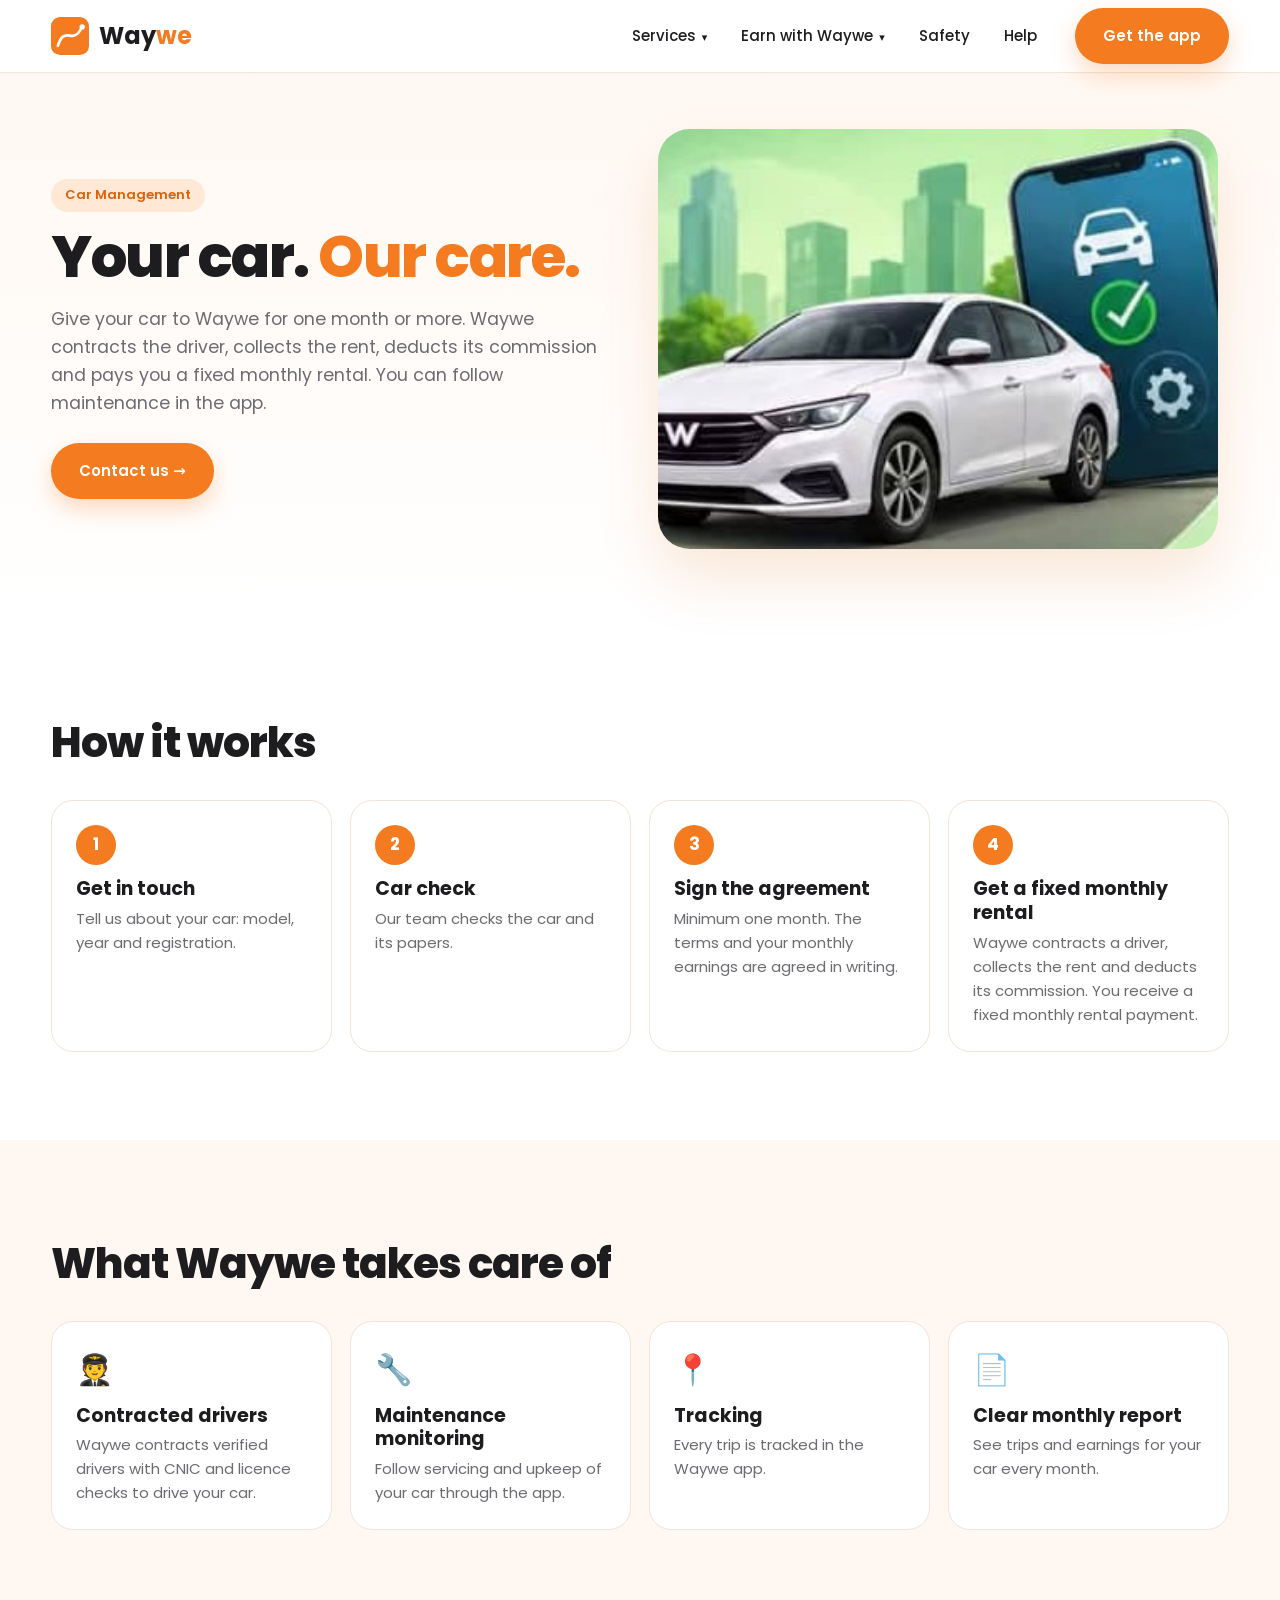
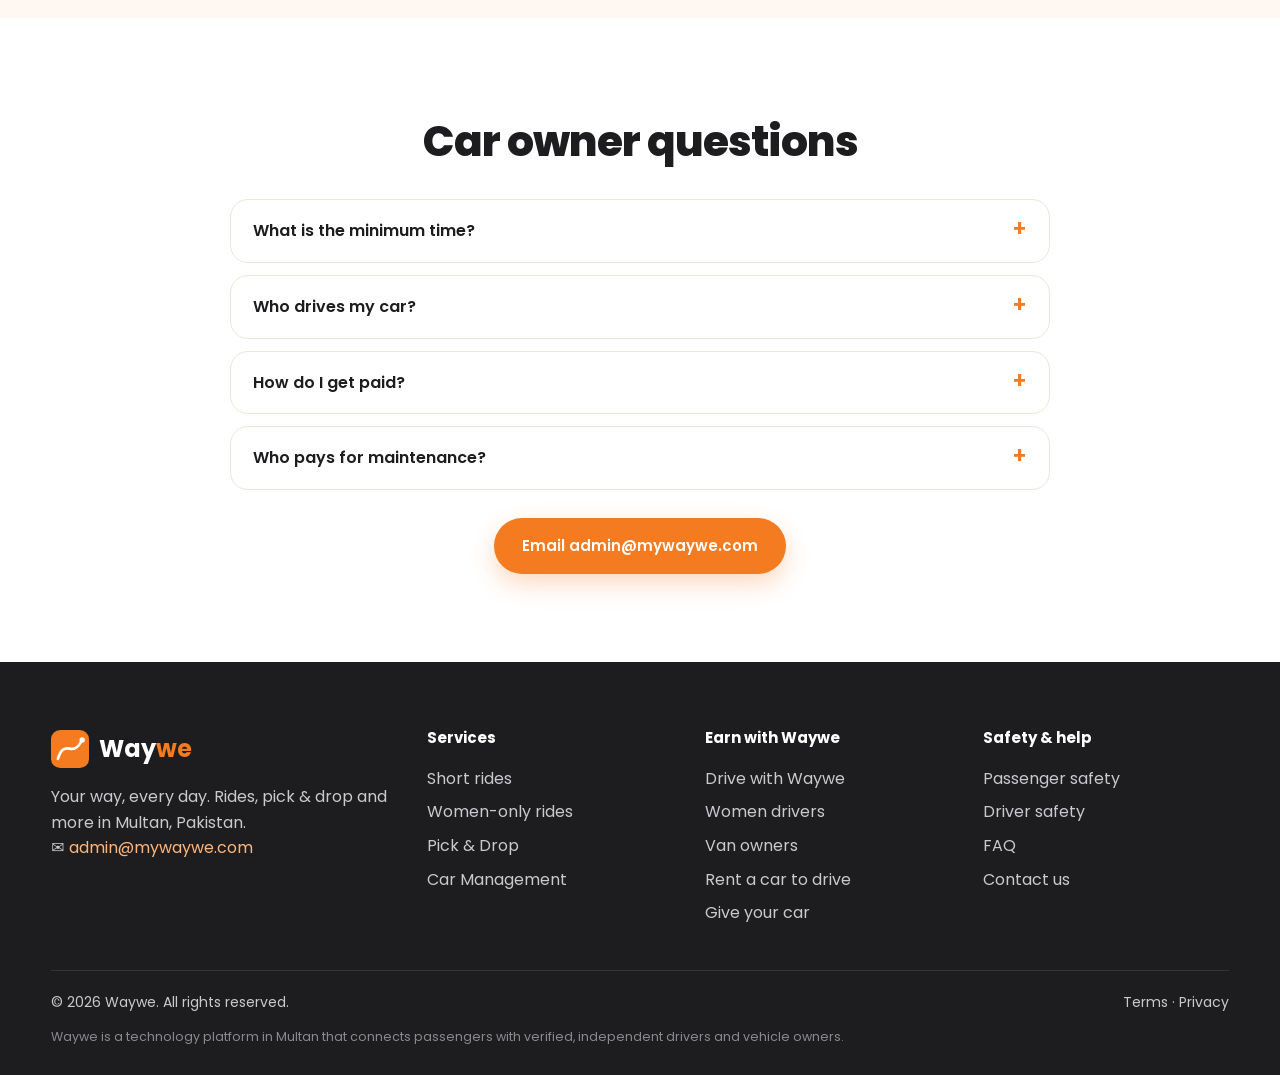
==== car-owners/index.html @ 15d9023b "Service cards built in code (sharp text and icons) in the reference style Co-Authored-By: Claude Opu" ====
<!DOCTYPE html>
<html lang="en">
<head>
<meta charset="UTF-8">
<meta name="viewport" content="width=device-width, initial-scale=1.0">
<title>Give your car to Waywe | Monthly earnings for car owners in Multan</title>
<meta name="description" content="Car owners in Multan can give their car to Waywe for one month or more. Waywe provides a registered driver, manages maintenance and pays monthly.">
<link rel="canonical" href="https://mywaywe.com/car-owners/">
<meta property="og:url" content="https://mywaywe.com/car-owners/">
<meta property="og:title" content="Give your car to Waywe | Monthly earnings for car owners in Multan">
<meta property="og:description" content="Car owners in Multan can give their car to Waywe for one month or more. Waywe provides a registered driver, manages maintenance and pays monthly.">
<meta property="og:image" content="https://mywaywe.com/img/rides.svg">
<link rel="icon" href="data:image/svg+xml,%3Csvg xmlns='http://www.w3.org/2000/svg' viewBox='0 0 100 100'%3E%3Crect width='100' height='100' rx='24' fill='%23F47B20'/%3E%3Cpath d='M18 76 C26 50 36 46 50 49 C62 52 70 48 80 30' stroke='%23fff' stroke-width='7' fill='none' stroke-linecap='round'/%3E%3Ccircle cx='82' cy='26' r='7' fill='%23fff'/%3E%3C/svg%3E">
<link rel="preconnect" href="https://fonts.googleapis.com">
<link href="https://fonts.googleapis.com/css2?family=Poppins:wght@400;500;600;700;800&display=swap" rel="stylesheet">
<link rel="stylesheet" href="/css/site.css?v=9">
</head>
<body>
<header class="top">
 <div class="wrap nav">
  <a href="/" class="brand" aria-label="Waywe home"><svg width="38" height="38" viewBox="0 0 100 100" aria-hidden="true"><rect width="100" height="100" rx="24" fill="#F47B20"/><path d="M18 76 C26 50 36 46 50 49 C62 52 70 48 80 30" stroke="#fff" stroke-width="7" fill="none" stroke-linecap="round"/><circle cx="82" cy="26" r="7" fill="#fff"/></svg><b>Way<span>we</span></b></a>
  <nav class="menu" id="menu" aria-label="Main">
   <div class="dd"><button class="dd-btn" aria-expanded="false">Services <i>▾</i></button>
    <div class="dd-list">
     <a href="/rides/"><b>Short Rides</b><span>General &amp; women-only rides</span></a>
     <a href="/pick-drop/"><b>Pick &amp; Drop</b><span>School, college &amp; office, monthly</span></a>
     <a href="/car-owners/"><b>Car Management</b><span>Your car. Our care.</span></a>
    </div></div>
   <div class="dd"><button class="dd-btn" aria-expanded="false">Earn with Waywe <i>▾</i></button>
    <div class="dd-list">
     <a href="/drive/"><b>Drive with Waywe</b><span>Bike, rickshaw, car or van</span></a>
     <a href="/drive/#women"><b>Women drivers</b><span>Earn by driving women passengers</span></a>
     <a href="/rent-a-car/"><b>Rent a car to drive</b><span>No car? Rent one from Waywe</span></a>
     <a href="/car-owners/"><b>Car owners</b><span>Monthly earnings from your car</span></a>
    </div></div>
   <a href="/safety/">Safety</a>
   <a href="/#faq">Help</a>
  </nav>
  <a href="#get-app" class="btn btn-o nav-cta">Get the app</a>
  <button class="burger" aria-label="Open menu" aria-controls="menu" aria-expanded="false">☰</button>
 </div>
</header>
<section class="p-hero">
 <div class="wrap p-hero-grid">
  <div>
   <span class="tag">Car Management</span>
   <h1>Your car. <mark>Our care.</mark></h1>
   <p class="lead">Give your car to Waywe for one month or more. Waywe contracts the driver, collects the rent, deducts its commission and pays you a fixed monthly rental. You can follow maintenance in the app.</p>
   <div class="ctas"><a href="mailto:admin@mywaywe.com?subject=Car%20owner%20partnership" class="btn btn-o">Contact us →</a></div>
  </div>
  <div class="p-hero-art"><img src="/img/ph-cars.jpg?v=9" alt="A car managed by Waywe with the Waywe app" width="1200" height="900"></div>
 </div>
</section>
<section><div class="wrap">
 <h2 class="sec-title">How it works</h2>
 <div class="steps"><div class="step"><b>1</b><h3>Get in touch</h3><p>Tell us about your car: model, year and registration.</p></div><div class="step"><b>2</b><h3>Car check</h3><p>Our team checks the car and its papers.</p></div><div class="step"><b>3</b><h3>Sign the agreement</h3><p>Minimum one month. The terms and your monthly earnings are agreed in writing.</p></div><div class="step"><b>4</b><h3>Get a fixed monthly rental</h3><p>Waywe contracts a driver, collects the rent and deducts its commission. You receive a fixed monthly rental payment.</p></div></div>
</div></section>
<section class="soft"><div class="wrap">
 <h2 class="sec-title">What Waywe takes care of</h2>
 <div class="feat-grid c4"><div class="feat"><i>🧑‍✈️</i><h3>Contracted drivers</h3><p>Waywe contracts verified drivers with CNIC and licence checks to drive your car.</p></div><div class="feat"><i>🔧</i><h3>Maintenance monitoring</h3><p>Follow servicing and upkeep of your car through the app.</p></div><div class="feat"><i>📍</i><h3>Tracking</h3><p>Every trip is tracked in the Waywe app.</p></div><div class="feat"><i>📄</i><h3>Clear monthly report</h3><p>See trips and earnings for your car every month.</p></div></div>
</div></section>
<section><div class="wrap narrow">
 <h2 class="sec-title center">Car owner questions</h2>
 <div class="faq"><details><summary>What is the minimum time?</summary><p>One month. You can continue month by month after that.</p></details><details><summary>Who drives my car?</summary><p>A registered Waywe driver who rents the car from Waywe. Every driver's CNIC, licence and background are checked.</p></details><details><summary>How do I get paid?</summary><p>A fixed monthly rental, by bank transfer, JazzCash or Easypaisa. Waywe collects the rent from the driver and deducts its commission first.</p></details><details><summary>Who pays for maintenance?</summary><p>Waywe manages maintenance. The exact terms are written in your agreement.</p></details></div>
 <p class="center" style="margin-top:28px"><a href="mailto:admin@mywaywe.com?subject=Car%20owner%20partnership" class="btn btn-o">Email admin@mywaywe.com</a></p>
</div></section>
<footer>
 <div class="wrap f-grid">
  <div class="f-brand">
   <a href="/" class="brand"><svg width="38" height="38" viewBox="0 0 100 100" aria-hidden="true"><rect width="100" height="100" rx="24" fill="#F47B20"/><path d="M18 76 C26 50 36 46 50 49 C62 52 70 48 80 30" stroke="#fff" stroke-width="7" fill="none" stroke-linecap="round"/><circle cx="82" cy="26" r="7" fill="#fff"/></svg><b>Way<span>we</span></b></a>
   <p>Your way, every day. Rides, pick &amp; drop and more in Multan, Pakistan.</p>
   <p class="f-mail">✉️ <a href="mailto:admin@mywaywe.com">admin@mywaywe.com</a></p>
  </div>
  <div><h4>Services</h4><a href="/rides/">Short rides</a><a href="/rides/#women">Women-only rides</a><a href="/pick-drop/">Pick &amp; Drop</a><a href="/car-owners/">Car Management</a></div>
  <div><h4>Earn with Waywe</h4><a href="/drive/">Drive with Waywe</a><a href="/drive/#women">Women drivers</a><a href="/drive/#van">Van owners</a><a href="/rent-a-car/">Rent a car to drive</a><a href="/car-owners/">Give your car</a></div>
  <div><h4>Safety &amp; help</h4><a href="/safety/">Passenger safety</a><a href="/safety/#drivers">Driver safety</a><a href="/#faq">FAQ</a><a href="mailto:admin@mywaywe.com">Contact us</a></div>
 </div>
 <div class="wrap f-bottom">
  <span>© <span id="yr"></span> Waywe. All rights reserved.</span>
  <span><a href="/terms/">Terms</a> · <a href="/privacy/">Privacy</a></span>
 </div>
 <p class="wrap f-note">Waywe is a technology platform in Multan that connects passengers with verified, independent drivers and vehicle owners.</p>
</footer>
<script src="/js/site.js?v=9" defer></script>
</body>
</html>
---- css/site.css ----
/* Waywe website styles */
:root{--o:#F47B20;--od:#D9620A;--os:#FFE9D6;--ot:#FFF4EA;--ink:#1D1D1F;--muted:#6B6B70;--bg:#FFF8F2;--line:#F1E4D8;--pink:#E8578A;--green:#16A34A}
*{box-sizing:border-box;margin:0;padding:0}
html{scroll-behavior:smooth}
body{font-family:'Poppins',system-ui,sans-serif;color:var(--ink);background:#fff;line-height:1.6;-webkit-font-smoothing:antialiased}
a{color:inherit;text-decoration:none}
img{display:block;max-width:100%;height:auto}
.wrap{width:min(1180px,92%);margin:auto}
.narrow{width:min(820px,92%)}
.center{text-align:center}
section{padding:88px 0}
section.soft{background:var(--bg)}
h1,.h1{font-size:clamp(34px,5vw,58px);font-weight:800;line-height:1.08;letter-spacing:-1.5px;margin:14px 0 16px}
h2{font-size:clamp(28px,3.6vw,42px);font-weight:800;line-height:1.12;letter-spacing:-1px;margin:12px 0 14px}
h3{font-size:19px;font-weight:700;line-height:1.25}
mark{background:none;color:var(--o)}
.lead{color:var(--muted);font-size:17.5px;max-width:600px}
.center-lead{margin:-6px auto 28px;text-align:center}
.small{color:var(--muted);font-size:13.5px;margin-top:14px}
.sec-title{margin-bottom:34px}
.tag{display:inline-block;background:var(--os);color:var(--od);font-weight:600;font-size:13px;padding:6px 14px;border-radius:999px}
.tag.pink{background:#FDE8F0;color:#C2185B}
.btn{display:inline-flex;align-items:center;gap:8px;padding:14px 26px;border-radius:999px;font-weight:600;font-size:15px;transition:.2s;border:2px solid transparent;cursor:pointer;font-family:inherit}
.btn-o{background:var(--o);color:#fff;box-shadow:0 10px 24px rgba(244,123,32,.28)}
.btn-o:hover{background:var(--od);transform:translateY(-2px)}
.btn-l{border-color:var(--o);color:var(--od);background:#fff}
.btn-l:hover{background:var(--o);color:#fff}
.ctas{display:flex;gap:12px;flex-wrap:wrap;margin-top:26px}

/* header */
header.top{position:sticky;top:0;z-index:60;background:rgba(255,255,255,.94);backdrop-filter:blur(10px);border-bottom:1px solid var(--line)}
.nav{display:flex;align-items:center;gap:24px;height:72px}
.brand{display:flex;align-items:center;gap:10px;font-size:24px;font-weight:800;margin-right:auto}
.brand b span{color:var(--o)}
.menu{display:flex;align-items:center;gap:6px}
.menu>a,.dd-btn{font:inherit;font-weight:500;font-size:15px;color:var(--ink);padding:10px 14px;border-radius:12px;background:none;border:0;cursor:pointer}
.menu>a:hover,.dd-btn:hover,.menu>a.on{background:var(--ot);color:var(--od)}
.dd{position:relative}
.dd-btn i{font-style:normal;font-size:11px;margin-left:2px}
.dd-list{position:absolute;top:calc(100% + 8px);left:0;min-width:300px;background:#fff;border:1px solid var(--line);border-radius:18px;box-shadow:0 20px 40px rgba(0,0,0,.1);padding:8px;display:none}
.dd:hover .dd-list,.dd.open .dd-list{display:block}
.dd-list a{display:block;padding:12px 14px;border-radius:12px}
.dd-list a:hover{background:var(--ot)}
.dd-list b{display:block;font-size:15px}
.dd-list span{display:block;color:var(--muted);font-size:13px}
.burger{display:none;font-size:26px;background:none;border:0;cursor:pointer;color:var(--ink)}
@media(max-width:920px){
 .nav{gap:12px}
 .burger{display:block}
 .nav-cta{padding:10px 16px;font-size:14px}
 .menu{position:absolute;top:72px;left:0;right:0;background:#fff;flex-direction:column;align-items:stretch;padding:12px 4%;border-bottom:1px solid var(--line);display:none;max-height:calc(100vh - 72px);overflow:auto}
 .menu.open{display:flex}
 .dd-btn{width:100%;text-align:left}
 .dd-list{position:static;display:block;box-shadow:none;border:0;padding:0 0 6px 10px;min-width:0}
}
@media(max-width:420px){.nav-cta{display:none}}

/* home hero slider */
.hero{background:linear-gradient(180deg,var(--bg),#fff);padding:40px 0 30px;overflow:hidden}
.slides{position:relative}
.slide{display:none;animation:fade .6s ease}
.slide.on{display:block}
@keyframes fade{from{opacity:0;transform:translateY(8px)}to{opacity:1;transform:none}}
.s-grid{display:grid;grid-template-columns:1fr 1.1fr;gap:40px;align-items:center;min-height:500px}
.s-art img,.p-hero-art img{width:100%;aspect-ratio:4/3;object-fit:cover;border-radius:32px;box-shadow:0 30px 60px rgba(217,98,10,.15)}
.slide.pink mark{color:var(--pink)}
.s-ctrl{display:flex;align-items:center;justify-content:space-between;margin-top:22px}
.dots{display:flex;gap:8px}
.dots button{width:10px;height:10px;border-radius:99px;border:0;background:#F3D0B2;cursor:pointer;transition:.3s}
.dots button.on{width:30px;background:var(--o)}
.arrows{display:flex;gap:8px}
.arrows button{width:44px;height:44px;border-radius:50%;border:1.5px solid var(--line);background:#fff;font-size:22px;cursor:pointer;color:var(--ink)}
.arrows button:hover{border-color:var(--o);color:var(--o)}
@media(max-width:860px){.s-grid{grid-template-columns:1fr;gap:22px;min-height:0}.s-art{order:-1}}

/* page hero */
.p-hero{background:linear-gradient(180deg,var(--bg),#fff);padding:56px 0 70px}
.p-hero-grid{display:grid;grid-template-columns:1fr 1.05fr;gap:44px;align-items:center}
@media(max-width:860px){.p-hero-grid{grid-template-columns:1fr}.p-hero-art{order:-1}}

/* service cards */
.svc-grid{display:grid;grid-template-columns:repeat(3,1fr);gap:22px}
.svc{border-radius:26px;overflow:hidden;background:#fff;border:1px solid var(--line);display:flex;flex-direction:column;transition:.25s}
.svc:hover{transform:translateY(-4px);box-shadow:0 24px 48px rgba(0,0,0,.08)}
.svc img{width:100%;aspect-ratio:16/10;object-fit:cover}
.svc-body{padding:22px;display:flex;flex-direction:column;flex:1}
.svc-body p{color:var(--muted);margin:6px 0 16px;flex:1}
.svc-links{display:flex;flex-direction:column;gap:2px;border-top:1px solid var(--line);padding-top:12px}
.svc-links a{font-weight:600;color:var(--od);padding:6px 0}
.svc-links a:hover{color:var(--o)}
@media(max-width:900px){.svc-grid{grid-template-columns:1fr}}

/* features & steps */
.feat-grid{display:grid;gap:18px}
.feat-grid.c3{grid-template-columns:repeat(3,1fr)}
.feat-grid.c4{grid-template-columns:repeat(4,1fr)}
.feat{background:#fff;border:1px solid var(--line);border-radius:22px;padding:24px}
.soft .feat{background:#fff}
.feat i{font-style:normal;font-size:30px;display:block;margin-bottom:10px}
.feat p{color:var(--muted);font-size:15px;margin-top:6px}
.steps{display:grid;grid-template-columns:repeat(4,1fr);gap:18px;counter-reset:s}
.step{background:#fff;border-radius:22px;padding:24px;border:1px solid var(--line)}
.step b{display:grid;place-items:center;width:40px;height:40px;border-radius:50%;background:var(--o);color:#fff;font-size:17px;margin-bottom:12px}
.step p{color:var(--muted);font-size:15px;margin-top:6px}
@media(max-width:980px){.feat-grid.c4,.steps{grid-template-columns:1fr 1fr}.feat-grid.c3{grid-template-columns:1fr 1fr}}
@media(max-width:600px){.feat-grid.c3,.feat-grid.c4,.steps{grid-template-columns:1fr}}

/* split sections */
.split{display:grid;grid-template-columns:1fr 1fr;gap:48px;align-items:center}
.split-art img{width:100%;aspect-ratio:4/3;object-fit:cover;border-radius:28px}
.ticks{list-style:none;margin-top:18px}
.ticks li{padding:7px 0 7px 32px;position:relative;font-weight:500}
.ticks li:before{content:"✓";position:absolute;left:0;top:6px;width:22px;height:22px;border-radius:50%;background:var(--os);color:var(--od);font-size:13px;display:grid;place-items:center;font-weight:800}
@media(max-width:860px){.split{grid-template-columns:1fr;gap:26px}.split.rev .split-art{order:-1}}

/* bands */
.why{background:var(--bg)}
.sb-grid,.eb-grid{display:grid;grid-template-columns:1fr 1fr;gap:48px;align-items:center}
.sb-art img,.eb-art img{width:100%;aspect-ratio:4/3;object-fit:cover;border-radius:28px}
.earn-band{background:var(--ink);color:#fff}
.earn-band .lead{color:#C9C9CE}
.earn-band .tag{background:#33333A;color:#FFB57A}
.earn-band .btn-l{background:transparent;color:#fff;border-color:#fff}
.earn-band .btn-l:hover{background:#fff;color:var(--ink)}
@media(max-width:860px){.sb-grid,.eb-grid{grid-template-columns:1fr;gap:26px}}
.city{padding:70px 0;background:linear-gradient(135deg,var(--o),#FF9A45);color:#fff}
.city .lead{color:#FFF1E4;margin:auto}

/* packages */
.pkg-grid{display:grid;grid-template-columns:repeat(3,1fr);gap:18px;max-width:900px;margin:auto}
.pkg{border:1.5px solid var(--line);border-radius:22px;padding:26px;text-align:center;background:#fff}
.pkg b{display:block;font-size:32px;font-weight:800;margin:8px 0 2px}
.pkg p{color:var(--green);font-weight:700}
.pkg.hot{border-color:var(--o);background:var(--ot)}
@media(max-width:700px){.pkg-grid{grid-template-columns:1fr}}

/* app band */
.app-band{background:var(--bg)}
.app-grid{display:grid;grid-template-columns:1.2fr .8fr;gap:40px;align-items:center}
.stores{display:flex;gap:12px;margin-top:24px;flex-wrap:wrap}
.store{display:inline-flex;align-items:center;gap:10px;background:var(--ink);color:#fff;border-radius:14px;padding:10px 18px}
.store small{display:block;font-size:11px;color:#C9C9CE;line-height:1.2}
.store span span{font-weight:700;font-size:17px;line-height:1.2}
.phone-mock{width:260px;margin:auto;border-radius:40px;background:var(--ink);padding:12px;box-shadow:0 30px 60px rgba(0,0,0,.18)}
.pm-screen{border-radius:30px;overflow:hidden;background:#EEF1EA;height:460px;position:relative}
.pm-bar{background:#fff;padding:16px;font-weight:800;font-size:20px}.pm-bar span{color:var(--o)}
.pm-map{position:absolute;inset:56px 0 0 0;background:repeating-linear-gradient(90deg,transparent 0 48px,#fff 48px 56px),repeating-linear-gradient(0deg,#E3E7DE 0 60px,#fff 60px 68px)}
.pm-map .r{position:absolute;left:30%;top:22%;width:42%;height:46%;border:7px solid var(--o);border-left:0;border-bottom:0;border-radius:0 30px 0 0}
.pm-map .p{position:absolute;left:68%;top:18%;width:22px;height:22px;border-radius:50% 50% 50% 0;transform:rotate(-45deg);background:var(--ink)}
.pm-map .c{position:absolute;left:26%;top:64%;width:34px;height:20px;border-radius:7px;background:var(--o);border:3px solid #fff}
.pm-sheet{position:absolute;left:0;right:0;bottom:0;background:#fff;border-radius:22px 22px 0 0;padding:18px}
.pm-sheet small{color:var(--muted)}.pm-sheet b{display:block;font-size:26px}.pm-sheet span{color:var(--green);font-weight:600;font-size:14px}
@media(max-width:800px){.app-grid{grid-template-columns:1fr}}

/* faq */
.faq details{border:1px solid var(--line);border-radius:18px;padding:18px 22px;margin-bottom:12px;background:#fff}
.faq summary{font-weight:600;cursor:pointer;list-style:none;display:flex;justify-content:space-between;gap:12px}
.faq summary::-webkit-details-marker{display:none}
.faq summary:after{content:"+";color:var(--o);font-size:22px;line-height:1}
.faq details[open] summary:after{content:"–"}
.faq p{color:var(--muted);margin-top:10px}
.faq a{color:var(--od);font-weight:600}

/* footer */
footer{background:var(--ink);color:#C9C9CE;padding:64px 0 28px}
.f-grid{display:grid;grid-template-columns:1.4fr 1fr 1fr 1fr;gap:32px}
footer .brand{color:#fff;margin-bottom:12px}
footer h4{color:#fff;font-size:15px;margin-bottom:12px}
footer a{display:block;padding:4px 0;color:#C9C9CE}
footer a:hover{color:#fff}
.f-mail a{display:inline;color:#FFB57A}
.f-bottom{display:flex;justify-content:space-between;gap:12px;flex-wrap:wrap;border-top:1px solid #33333A;margin-top:40px;padding-top:20px;font-size:14px}
.f-bottom a{display:inline}
.f-note{font-size:12.5px;color:#8A8A90;margin-top:14px}
@media(max-width:800px){.f-grid{grid-template-columns:1fr 1fr}}
@media(max-width:480px){.f-grid{grid-template-columns:1fr}section{padding:64px 0}}

/* service cards (v7): coloured header like the reference designs, sharp vector art */
.svc{border:0;box-shadow:0 18px 40px rgba(0,0,0,.08)}
.svc-head{padding:24px 22px 18px;color:#fff;text-align:center}
.svc-head h3{font-size:26px;font-weight:800;margin-top:6px}
.svc-head .svc-tag{color:rgba(255,255,255,.9)!important;font-weight:600;margin:2px 0 0!important}
.svc-ico{display:inline-grid;place-items:center;width:58px;height:58px;border-radius:50%;background:rgba(255,255,255,.22);font-size:28px}
.s-blue .svc-head{background:linear-gradient(135deg,#2563EB,#3B82F6)}
.s-green .svc-head{background:linear-gradient(135deg,#15803D,#22C55E)}
.s-purple .svc-head{background:linear-gradient(135deg,#6D28D9,#8B5CF6)}
.svc img{aspect-ratio:16/10;object-fit:cover;height:auto}
.svc-list{list-style:none;margin:0 0 16px;flex:1}
.svc-list li{position:relative;padding:6px 0 6px 30px;font-size:14.5px;font-weight:500}
.svc-list li:before{content:"✓";position:absolute;left:0;top:7px;width:20px;height:20px;border-radius:50%;color:#fff;font-size:11px;font-weight:800;display:grid;place-items:center}
.s-blue .svc-list li:before{background:#2563EB}.s-green .svc-list li:before{background:#16A34A}.s-purple .svc-list li:before{background:#7C3AED}
.s-blue .svc-links a{color:#1D4ED8}.s-green .svc-links a{color:#15803D}.s-purple .svc-links a{color:#6D28D9}

/* v8: brother's designed pictures, shown at their real size (never stretched) */
.s-art.photo img{aspect-ratio:auto;object-fit:contain;width:100%;max-width:640px;margin:auto;border-radius:24px;background:#fff}
.s-art.photo.sq img{max-width:520px}
.card-grid{display:grid;grid-template-columns:repeat(3,1fr);gap:28px;justify-items:center}
.card-svc{width:100%;max-width:350px;display:flex;flex-direction:column}
.card-svc img{width:100%;height:auto;border-radius:22px;box-shadow:0 18px 40px rgba(0,0,0,.10);transition:.25s}
.card-svc a:hover img{transform:translateY(-4px);box-shadow:0 26px 50px rgba(0,0,0,.14)}
.card-links{display:flex;justify-content:space-between;gap:10px;flex-wrap:wrap;padding:14px 6px 0}
.card-links a{font-weight:600;color:var(--od);font-size:14.5px}
.p-hero-art.card{display:flex;justify-content:center}
.p-hero-art.card img{width:auto;max-width:350px;max-height:614px;aspect-ratio:auto;object-fit:contain;border-radius:24px}
@media(max-width:900px){.card-grid{grid-template-columns:1fr}}

/* v9: service cards built in code (sharp text & icons), styled like the reference cards */
.bcard{display:flex;flex-direction:column;align-items:center;text-align:center;border-radius:26px;overflow:hidden;
 background:linear-gradient(180deg,#E8F1FB 0%,#F7F9FC 38%,#2B2F3A 100%);box-shadow:0 18px 40px rgba(0,0,0,.12);padding:26px 0 0;transition:.25s;height:100%}
.bcard:hover{transform:translateY(-4px);box-shadow:0 26px 50px rgba(0,0,0,.16)}
.bc-ico{width:84px;height:56px}
.bcard h3{color:#12213F;font-size:25px;font-weight:800;line-height:1.15;margin:10px 18px 4px;letter-spacing:-.3px}
.bcard>p{color:#33415C;font-size:15.5px;font-weight:500;margin:0 18px 16px}
.bcard img{width:100%;height:230px;object-fit:cover;object-position:center 40%;display:block}
.bc-pill{display:flex;justify-content:space-around;align-items:flex-start;gap:4px;background:#FFF8EC;border-radius:999px;margin:-34px 14px 22px;padding:14px 10px;position:relative;box-shadow:0 8px 20px rgba(0,0,0,.18);width:calc(100% - 28px)}
.bc-pill div{flex:1;display:flex;flex-direction:column;align-items:center;gap:6px;font-size:12.5px;font-weight:600;color:#12213F;line-height:1.25}
.bc-pill div+div{border-left:1.5px solid #D9CDB8}
.bc-pill i{font-style:normal;display:grid;place-items:center;width:36px;height:36px;border-radius:50%;background:#F5B800;color:#12213F;font-weight:800;font-size:17px}
.bc-pill small{font-size:10.5px;font-weight:500}
.card-svc{max-width:380px}
.p-hero-art img[src*="/ph-"]{aspect-ratio:4/3;object-fit:cover;object-position:center 35%;max-width:560px;margin:auto}
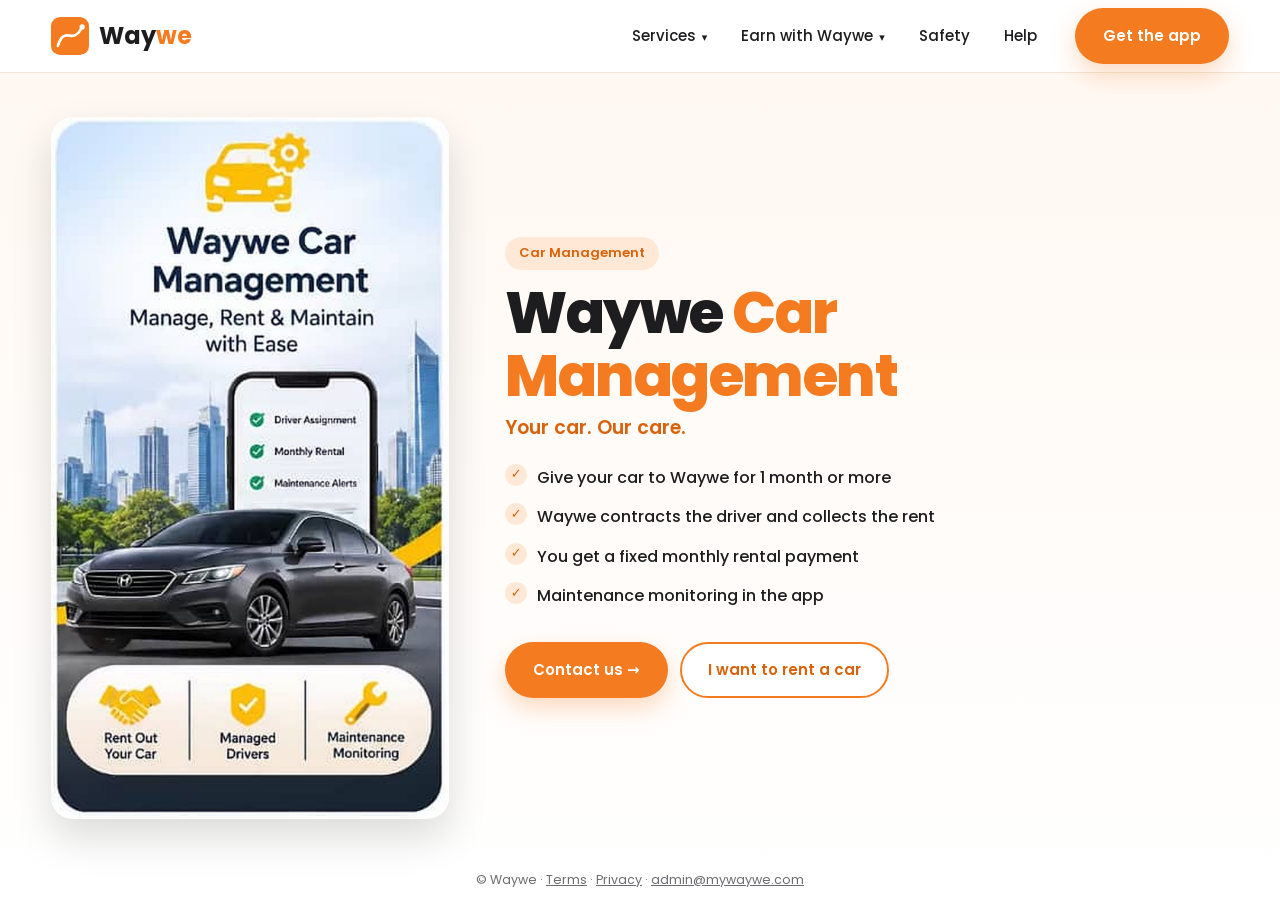
==== commit 0786398d: "Picture-only service cards; one-screen pages per service; cities at the bottom Co-Authored-By: Claud" ====
--- a/car-owners/index.html
+++ b/car-owners/index.html
@@ -3,17 +3,17 @@
 <head>
 <meta charset="UTF-8">
 <meta name="viewport" content="width=device-width, initial-scale=1.0">
-<title>Give your car to Waywe | Monthly earnings for car owners in Multan</title>
-<meta name="description" content="Car owners in Multan can give their car to Waywe for one month or more. Waywe provides a registered driver, manages maintenance and pays monthly.">
+<title>Waywe Car Management | Give your car, earn monthly</title>
+<meta name="description" content="Give your car to Waywe for one month or more. Waywe contracts the driver, collects the rent and pays you a fixed monthly rental.">
 <link rel="canonical" href="https://mywaywe.com/car-owners/">
 <meta property="og:url" content="https://mywaywe.com/car-owners/">
-<meta property="og:title" content="Give your car to Waywe | Monthly earnings for car owners in Multan">
-<meta property="og:description" content="Car owners in Multan can give their car to Waywe for one month or more. Waywe provides a registered driver, manages maintenance and pays monthly.">
+<meta property="og:title" content="Waywe Car Management | Give your car, earn monthly">
+<meta property="og:description" content="Give your car to Waywe for one month or more. Waywe contracts the driver, collects the rent and pays you a fixed monthly rental.">
 <meta property="og:image" content="https://mywaywe.com/img/rides.svg">
 <link rel="icon" href="data:image/svg+xml,%3Csvg xmlns='http://www.w3.org/2000/svg' viewBox='0 0 100 100'%3E%3Crect width='100' height='100' rx='24' fill='%23F47B20'/%3E%3Cpath d='M18 76 C26 50 36 46 50 49 C62 52 70 48 80 30' stroke='%23fff' stroke-width='7' fill='none' stroke-linecap='round'/%3E%3Ccircle cx='82' cy='26' r='7' fill='%23fff'/%3E%3C/svg%3E">
 <link rel="preconnect" href="https://fonts.googleapis.com">
 <link href="https://fonts.googleapis.com/css2?family=Poppins:wght@400;500;600;700;800&display=swap" rel="stylesheet">
-<link rel="stylesheet" href="/css/site.css?v=9">
+<link rel="stylesheet" href="/css/site.css?v=10">
 </head>
 <body>
 <header class="top">
@@ -40,47 +40,19 @@
   <button class="burger" aria-label="Open menu" aria-controls="menu" aria-expanded="false">☰</button>
  </div>
 </header>
-<section class="p-hero">
- <div class="wrap p-hero-grid">
-  <div>
+<main class="one">
+ <div class="wrap one-grid">
+  <div class="one-pic"><img src="/img/card-cars.jpg?v=10" alt="Waywe Car Management" width="1044" height="1842" fetchpriority="high"></div>
+  <div class="one-text">
    <span class="tag">Car Management</span>
-   <h1>Your car. <mark>Our care.</mark></h1>
-   <p class="lead">Give your car to Waywe for one month or more. Waywe contracts the driver, collects the rent, deducts its commission and pays you a fixed monthly rental. You can follow maintenance in the app.</p>
-   <div class="ctas"><a href="mailto:admin@mywaywe.com?subject=Car%20owner%20partnership" class="btn btn-o">Contact us →</a></div>
+   <h1>Waywe <mark>Car Management</mark></h1>
+   <p class="one-tag">Your car. Our care.</p>
+   <ul class="ticks"><li>Give your car to Waywe for 1 month or more</li><li>Waywe contracts the driver and collects the rent</li><li>You get a fixed monthly rental payment</li><li>Maintenance monitoring in the app</li></ul>
+   <div class="ctas"><a href="mailto:{EMAIL}?subject=Car%20owner" class="btn btn-o">Contact us →</a><a href="/rent-a-car/" class="btn btn-l">I want to rent a car</a></div>
   </div>
-  <div class="p-hero-art"><img src="/img/ph-cars.jpg?v=9" alt="A car managed by Waywe with the Waywe app" width="1200" height="900"></div>
  </div>
-</section>
-<section><div class="wrap">
- <h2 class="sec-title">How it works</h2>
- <div class="steps"><div class="step"><b>1</b><h3>Get in touch</h3><p>Tell us about your car: model, year and registration.</p></div><div class="step"><b>2</b><h3>Car check</h3><p>Our team checks the car and its papers.</p></div><div class="step"><b>3</b><h3>Sign the agreement</h3><p>Minimum one month. The terms and your monthly earnings are agreed in writing.</p></div><div class="step"><b>4</b><h3>Get a fixed monthly rental</h3><p>Waywe contracts a driver, collects the rent and deducts its commission. You receive a fixed monthly rental payment.</p></div></div>
-</div></section>
-<section class="soft"><div class="wrap">
- <h2 class="sec-title">What Waywe takes care of</h2>
- <div class="feat-grid c4"><div class="feat"><i>🧑‍✈️</i><h3>Contracted drivers</h3><p>Waywe contracts verified drivers with CNIC and licence checks to drive your car.</p></div><div class="feat"><i>🔧</i><h3>Maintenance monitoring</h3><p>Follow servicing and upkeep of your car through the app.</p></div><div class="feat"><i>📍</i><h3>Tracking</h3><p>Every trip is tracked in the Waywe app.</p></div><div class="feat"><i>📄</i><h3>Clear monthly report</h3><p>See trips and earnings for your car every month.</p></div></div>
-</div></section>
-<section><div class="wrap narrow">
- <h2 class="sec-title center">Car owner questions</h2>
- <div class="faq"><details><summary>What is the minimum time?</summary><p>One month. You can continue month by month after that.</p></details><details><summary>Who drives my car?</summary><p>A registered Waywe driver who rents the car from Waywe. Every driver's CNIC, licence and background are checked.</p></details><details><summary>How do I get paid?</summary><p>A fixed monthly rental, by bank transfer, JazzCash or Easypaisa. Waywe collects the rent from the driver and deducts its commission first.</p></details><details><summary>Who pays for maintenance?</summary><p>Waywe manages maintenance. The exact terms are written in your agreement.</p></details></div>
- <p class="center" style="margin-top:28px"><a href="mailto:admin@mywaywe.com?subject=Car%20owner%20partnership" class="btn btn-o">Email admin@mywaywe.com</a></p>
-</div></section>
-<footer>
- <div class="wrap f-grid">
-  <div class="f-brand">
-   <a href="/" class="brand"><svg width="38" height="38" viewBox="0 0 100 100" aria-hidden="true"><rect width="100" height="100" rx="24" fill="#F47B20"/><path d="M18 76 C26 50 36 46 50 49 C62 52 70 48 80 30" stroke="#fff" stroke-width="7" fill="none" stroke-linecap="round"/><circle cx="82" cy="26" r="7" fill="#fff"/></svg><b>Way<span>we</span></b></a>
-   <p>Your way, every day. Rides, pick &amp; drop and more in Multan, Pakistan.</p>
-   <p class="f-mail">✉️ <a href="mailto:admin@mywaywe.com">admin@mywaywe.com</a></p>
-  </div>
-  <div><h4>Services</h4><a href="/rides/">Short rides</a><a href="/rides/#women">Women-only rides</a><a href="/pick-drop/">Pick &amp; Drop</a><a href="/car-owners/">Car Management</a></div>
-  <div><h4>Earn with Waywe</h4><a href="/drive/">Drive with Waywe</a><a href="/drive/#women">Women drivers</a><a href="/drive/#van">Van owners</a><a href="/rent-a-car/">Rent a car to drive</a><a href="/car-owners/">Give your car</a></div>
-  <div><h4>Safety &amp; help</h4><a href="/safety/">Passenger safety</a><a href="/safety/#drivers">Driver safety</a><a href="/#faq">FAQ</a><a href="mailto:admin@mywaywe.com">Contact us</a></div>
- </div>
- <div class="wrap f-bottom">
-  <span>© <span id="yr"></span> Waywe. All rights reserved.</span>
-  <span><a href="/terms/">Terms</a> · <a href="/privacy/">Privacy</a></span>
- </div>
- <p class="wrap f-note">Waywe is a technology platform in Multan that connects passengers with verified, independent drivers and vehicle owners.</p>
-</footer>
-<script src="/js/site.js?v=9" defer></script>
+ <div class="one-foot">© Waywe · <a href="/terms/">Terms</a> · <a href="/privacy/">Privacy</a> · <a href="mailto:admin@mywaywe.com">admin@mywaywe.com</a></div>
+</main>
+<script src="/js/site.js?v=10" defer></script>
 </body>
 </html>
--- a/css/site.css
+++ b/css/site.css
@@ -219,3 +219,43 @@
 .bc-pill small{font-size:10.5px;font-weight:500}
 .card-svc{max-width:380px}
 .p-hero-art img[src*="/ph-"]{aspect-ratio:4/3;object-fit:cover;object-position:center 35%;max-width:560px;margin:auto}
+
+/* cities / launch section */
+.city{background:#F7F5F0;color:var(--ink);padding:80px 0}
+.city-grid{display:grid;grid-template-columns:1.1fr 1fr;gap:48px;align-items:center}
+.pk-map{width:100%;max-width:560px;height:auto;display:block;margin:auto}
+.pill-soft{display:inline-block;background:#ECE8DD;border-radius:999px;padding:8px 18px;font-weight:600;font-size:14.5px}
+.city-info .cap{text-transform:uppercase;letter-spacing:1.5px;color:#6B6B70;font-size:13px;font-weight:600;margin:26px 0 8px}
+.launch{font-size:clamp(38px,5vw,58px);font-weight:800;letter-spacing:-1.5px;line-height:1}
+.city-main{display:inline-block;background:#FFC72C;border-radius:999px;padding:12px 26px;font-weight:700;font-size:19px}
+.city-next{display:flex;flex-wrap:wrap;gap:10px}
+.city-next span{border:1.5px solid #D9D6CE;border-radius:999px;padding:9px 20px;font-weight:500;background:#fff}
+@media(max-width:860px){.city-grid{grid-template-columns:1fr;gap:30px}}
+
+/* v10: home cards = pictures only; single-screen service pages */
+.card-pic{display:block;max-width:350px;width:100%;border-radius:22px;overflow:hidden;box-shadow:0 18px 40px rgba(0,0,0,.12);transition:.25s}
+.card-pic img{width:100%;height:auto;display:block}
+.card-pic:hover{transform:translateY(-4px);box-shadow:0 26px 50px rgba(0,0,0,.16)}
+main.one{height:calc(100vh - 73px);height:calc(100dvh - 73px);display:flex;flex-direction:column;background:linear-gradient(180deg,var(--bg),#fff);overflow:hidden}
+.one-grid{flex:1;display:grid;grid-template-columns:auto 1fr;gap:56px;align-items:center;min-height:0;padding:20px 0}
+.one-pic{height:100%;display:flex;align-items:center;justify-content:center;min-height:0}
+.one-pic img{height:100%;max-height:78vh;width:auto;max-width:100%;object-fit:contain;border-radius:22px;box-shadow:0 18px 40px rgba(0,0,0,.14)}
+.one-text h1{margin:12px 0 6px}
+.one-tag{color:var(--od);font-weight:600;font-size:19px}
+.one-text .ticks{margin-top:14px}
+.one-foot{text-align:center;font-size:12.5px;color:var(--muted);padding:8px 0 10px}
+.one-foot a{color:var(--muted);text-decoration:underline}
+@media(max-width:860px){
+ .one-grid{grid-template-columns:1fr;gap:12px;padding:10px 0;align-content:start}
+ .one-pic{height:auto}
+ .one-pic img{height:auto;max-height:42vh;max-height:42dvh;width:auto}
+ .one-text{text-align:center}
+ .one-text h1{font-size:28px;margin:8px 0 2px}
+ .one-tag{font-size:15.5px}
+ .one-text .ticks{display:inline-block;text-align:left;margin-top:8px}
+ .one-text .ticks li{padding:3px 0 3px 30px;font-size:14px}
+ .one-text .ticks li:before{top:3px}
+ .one-text .tag{display:none}
+ .one-text .ctas{justify-content:center;margin-top:12px}
+ .one-text .btn{padding:11px 18px;font-size:14px}
+}
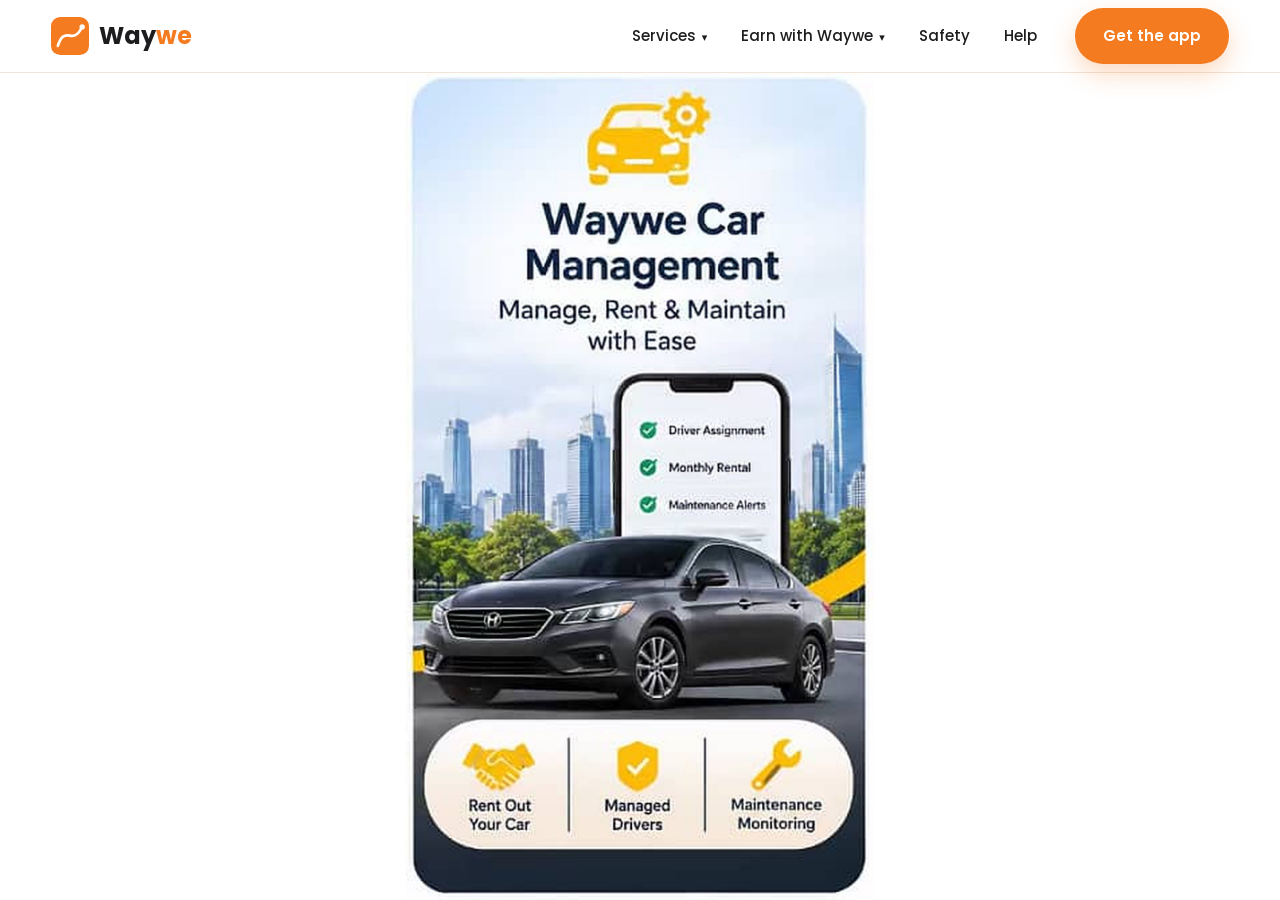
==== commit b616f992: "Service pages: only the picture, full screen Co-Authored-By: Claude Opus 5.5 <noreply@anthropic.com>" ====
--- a/car-owners/index.html
+++ b/car-owners/index.html
@@ -13,7 +13,7 @@
 <link rel="icon" href="data:image/svg+xml,%3Csvg xmlns='http://www.w3.org/2000/svg' viewBox='0 0 100 100'%3E%3Crect width='100' height='100' rx='24' fill='%23F47B20'/%3E%3Cpath d='M18 76 C26 50 36 46 50 49 C62 52 70 48 80 30' stroke='%23fff' stroke-width='7' fill='none' stroke-linecap='round'/%3E%3Ccircle cx='82' cy='26' r='7' fill='%23fff'/%3E%3C/svg%3E">
 <link rel="preconnect" href="https://fonts.googleapis.com">
 <link href="https://fonts.googleapis.com/css2?family=Poppins:wght@400;500;600;700;800&display=swap" rel="stylesheet">
-<link rel="stylesheet" href="/css/site.css?v=10">
+<link rel="stylesheet" href="/css/site.css?v=11">
 </head>
 <body>
 <header class="top">
@@ -40,19 +40,10 @@
   <button class="burger" aria-label="Open menu" aria-controls="menu" aria-expanded="false">☰</button>
  </div>
 </header>
-<main class="one">
- <div class="wrap one-grid">
-  <div class="one-pic"><img src="/img/card-cars.jpg?v=10" alt="Waywe Car Management" width="1044" height="1842" fetchpriority="high"></div>
-  <div class="one-text">
-   <span class="tag">Car Management</span>
-   <h1>Waywe <mark>Car Management</mark></h1>
-   <p class="one-tag">Your car. Our care.</p>
-   <ul class="ticks"><li>Give your car to Waywe for 1 month or more</li><li>Waywe contracts the driver and collects the rent</li><li>You get a fixed monthly rental payment</li><li>Maintenance monitoring in the app</li></ul>
-   <div class="ctas"><a href="mailto:{EMAIL}?subject=Car%20owner" class="btn btn-o">Contact us →</a><a href="/rent-a-car/" class="btn btn-l">I want to rent a car</a></div>
-  </div>
- </div>
- <div class="one-foot">© Waywe · <a href="/terms/">Terms</a> · <a href="/privacy/">Privacy</a> · <a href="mailto:admin@mywaywe.com">admin@mywaywe.com</a></div>
+<main class="one only">
+ <h1 class="sr">Waywe <mark>Car Management</mark></h1>
+ <img src="/img/card-cars.jpg?v=11" alt="Waywe Car Management" width="1044" height="1842" fetchpriority="high">
 </main>
-<script src="/js/site.js?v=10" defer></script>
+<script src="/js/site.js?v=11" defer></script>
 </body>
 </html>
--- a/css/site.css
+++ b/css/site.css
@@ -259,3 +259,8 @@
  .one-text .ctas{justify-content:center;margin-top:12px}
  .one-text .btn{padding:11px 18px;font-size:14px}
 }
+
+/* v11: service page = only the picture, full screen */
+.sr{position:absolute;width:1px;height:1px;overflow:hidden;clip:rect(0 0 0 0);white-space:nowrap}
+main.one.only{display:flex;align-items:center;justify-content:center;background:#fff;padding:0}
+main.one.only img{height:100%;width:auto;max-width:100%;object-fit:contain;display:block}
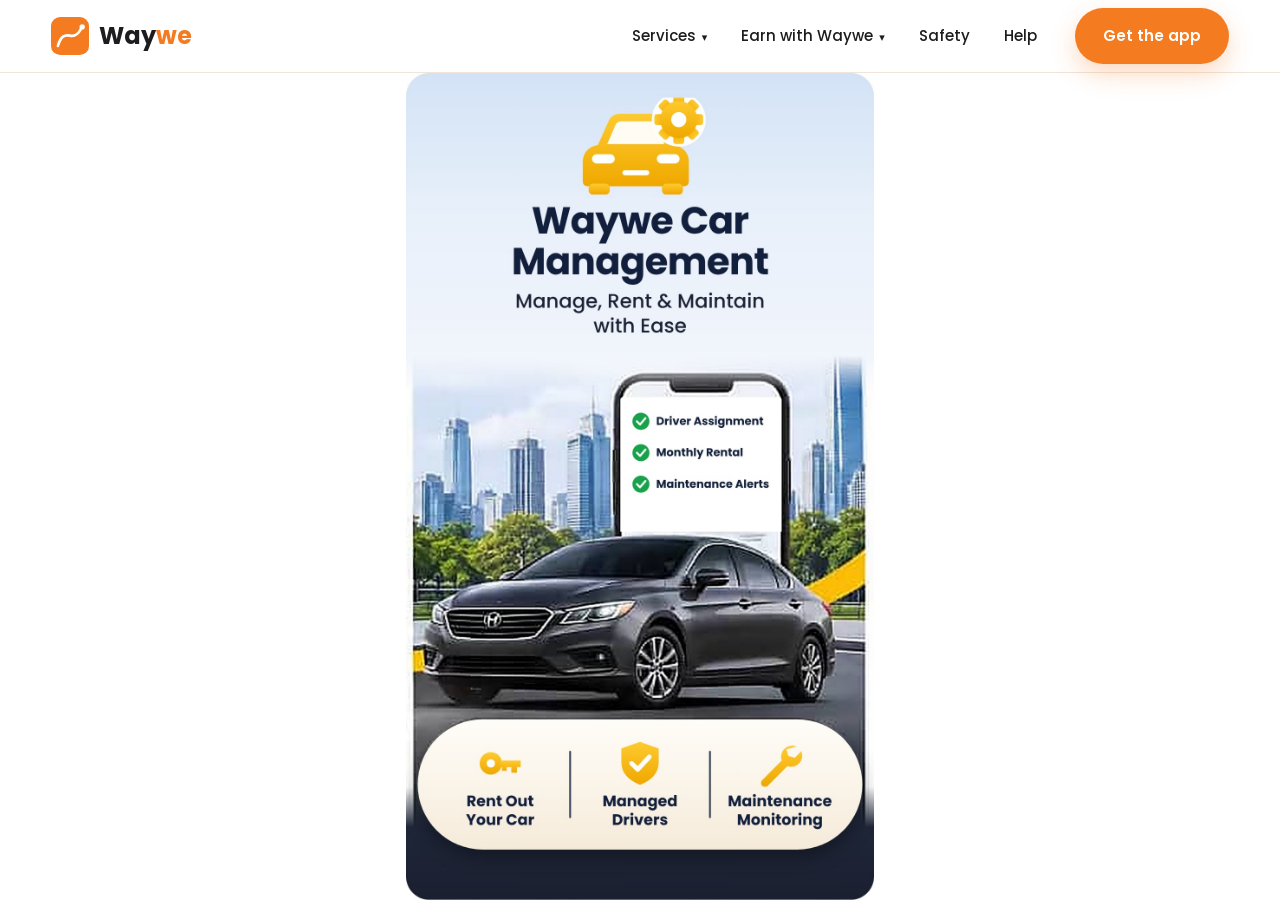
==== commit 7c1796b6: "Sharp redrawn service cards; home services fit one screen with swipe Co-Authored-By: Claude Opus 5.5" ====
--- a/car-owners/index.html
+++ b/car-owners/index.html
@@ -13,7 +13,7 @@
 <link rel="icon" href="data:image/svg+xml,%3Csvg xmlns='http://www.w3.org/2000/svg' viewBox='0 0 100 100'%3E%3Crect width='100' height='100' rx='24' fill='%23F47B20'/%3E%3Cpath d='M18 76 C26 50 36 46 50 49 C62 52 70 48 80 30' stroke='%23fff' stroke-width='7' fill='none' stroke-linecap='round'/%3E%3Ccircle cx='82' cy='26' r='7' fill='%23fff'/%3E%3C/svg%3E">
 <link rel="preconnect" href="https://fonts.googleapis.com">
 <link href="https://fonts.googleapis.com/css2?family=Poppins:wght@400;500;600;700;800&display=swap" rel="stylesheet">
-<link rel="stylesheet" href="/css/site.css?v=11">
+<link rel="stylesheet" href="/css/site.css?v=12">
 </head>
 <body>
 <header class="top">
@@ -42,8 +42,8 @@
 </header>
 <main class="one only">
  <h1 class="sr">Waywe <mark>Car Management</mark></h1>
- <img src="/img/card-cars.jpg?v=11" alt="Waywe Car Management" width="1044" height="1842" fetchpriority="high">
+ <img src="/img/card-cars.jpg?v=12" alt="Waywe Car Management" width="1080" height="1906" fetchpriority="high">
 </main>
-<script src="/js/site.js?v=11" defer></script>
+<script src="/js/site.js?v=12" defer></script>
 </body>
 </html>
--- a/css/site.css
+++ b/css/site.css
@@ -202,7 +202,16 @@
 .card-links a{font-weight:600;color:var(--od);font-size:14.5px}
 .p-hero-art.card{display:flex;justify-content:center}
 .p-hero-art.card img{width:auto;max-width:350px;max-height:614px;aspect-ratio:auto;object-fit:contain;border-radius:24px}
-@media(max-width:900px){.card-grid{grid-template-columns:1fr}}
+.swipe-hint{display:none}
+@media(max-width:900px){
+ #services{padding-top:28px;padding-bottom:28px}
+ #services .sec-title{margin-bottom:12px}
+ .card-grid{display:flex;overflow-x:auto;scroll-snap-type:x mandatory;gap:14px;justify-content:flex-start;padding:4px 4% 18px;margin:0 -4%;-webkit-overflow-scrolling:touch;scrollbar-width:none}
+ .card-grid::-webkit-scrollbar{display:none}
+ .card-pic{flex:0 0 auto;max-width:none;width:min(84vw,calc((100svh - 230px) * .5666),360px);scroll-snap-align:center}
+ .card-pic img{width:100%;height:auto}
+ .swipe-hint{display:block;text-align:center;font-size:14px;font-weight:600;color:var(--o);margin:4px 0 0}
+}
 
 /* v9: service cards built in code (sharp text & icons), styled like the reference cards */
 .bcard{display:flex;flex-direction:column;align-items:center;text-align:center;border-radius:26px;overflow:hidden;
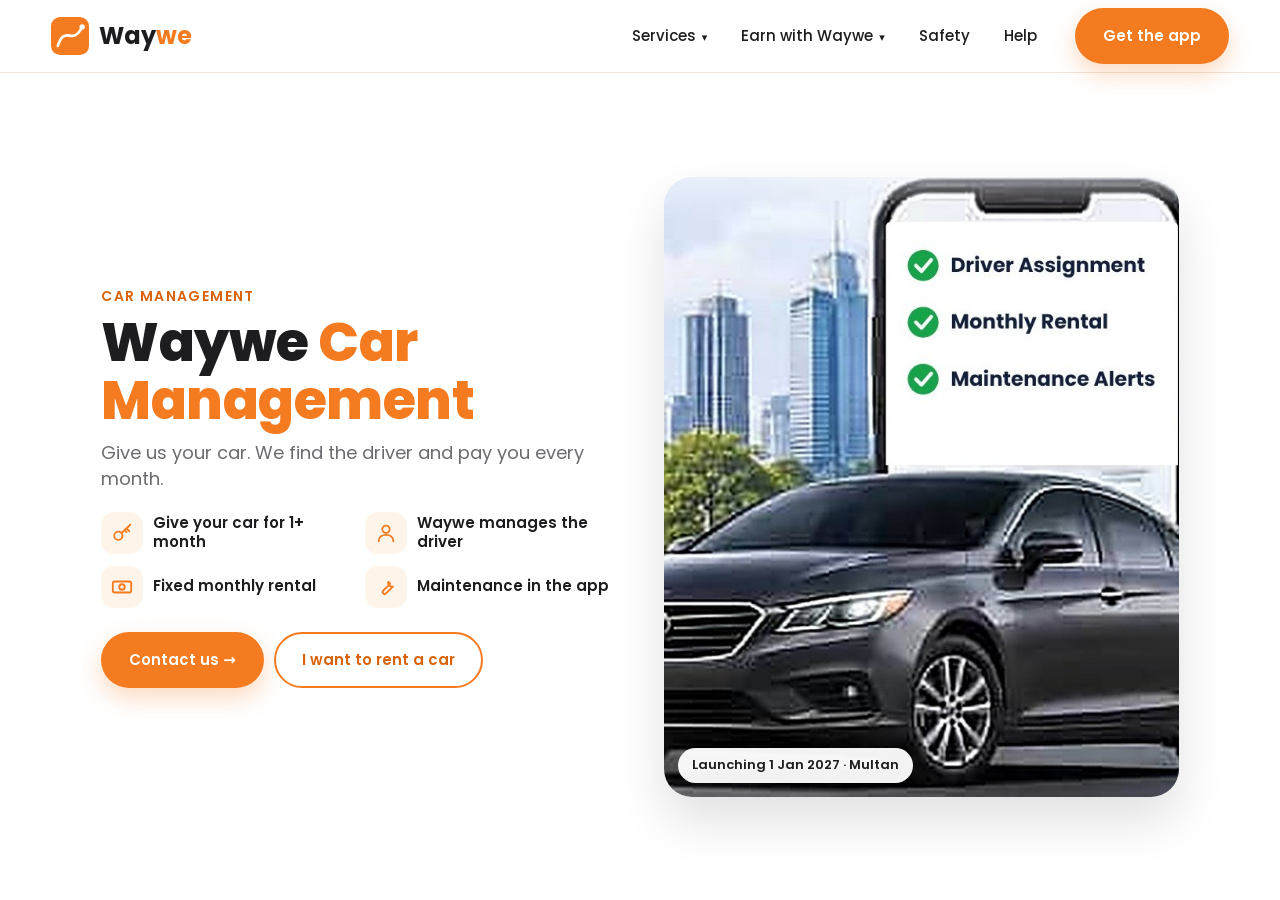
==== commit b6c610be: "inDrive-style one-screen service pages; city cards instead of plain text Co-Authored-By: Claude Opus" ====
--- a/car-owners/index.html
+++ b/car-owners/index.html
@@ -13,7 +13,7 @@
 <link rel="icon" href="data:image/svg+xml,%3Csvg xmlns='http://www.w3.org/2000/svg' viewBox='0 0 100 100'%3E%3Crect width='100' height='100' rx='24' fill='%23F47B20'/%3E%3Cpath d='M18 76 C26 50 36 46 50 49 C62 52 70 48 80 30' stroke='%23fff' stroke-width='7' fill='none' stroke-linecap='round'/%3E%3Ccircle cx='82' cy='26' r='7' fill='%23fff'/%3E%3C/svg%3E">
 <link rel="preconnect" href="https://fonts.googleapis.com">
 <link href="https://fonts.googleapis.com/css2?family=Poppins:wght@400;500;600;700;800&display=swap" rel="stylesheet">
-<link rel="stylesheet" href="/css/site.css?v=12">
+<link rel="stylesheet" href="/css/site.css?v=13">
 </head>
 <body>
 <header class="top">
@@ -40,10 +40,16 @@
   <button class="burger" aria-label="Open menu" aria-controls="menu" aria-expanded="false">☰</button>
  </div>
 </header>
-<main class="one only">
- <h1 class="sr">Waywe <mark>Car Management</mark></h1>
- <img src="/img/card-cars.jpg?v=12" alt="Waywe Car Management" width="1080" height="1906" fetchpriority="high">
+<main class="svc1">
+ <div class="svc1-pic"><img src="/img/photo-cars.jpg?v=13" alt="Car managed by Waywe" fetchpriority="high"><span class="svc1-badge">Launching 1 Jan 2027 · Multan</span></div>
+ <div class="svc1-txt">
+  <p class="svc1-tag">Car Management</p>
+  <h1>Waywe <mark>Car Management</mark></h1>
+  <p class="svc1-sub">Give us your car. We find the driver and pay you every month.</p>
+  <ul class="svc1-list"><li><span class="fi"><svg viewBox="0 0 24 24" width="22" height="22" fill="none" stroke="currentColor" stroke-width="2" stroke-linecap="round" stroke-linejoin="round" aria-hidden="true"><circle cx="8" cy="15" r="4.5"/><path d="M11.5 12L21 3M17 7l3 3M15 9l2 2"/></svg></span><span>Give your car for 1+ month</span></li><li><span class="fi"><svg viewBox="0 0 24 24" width="22" height="22" fill="none" stroke="currentColor" stroke-width="2" stroke-linecap="round" stroke-linejoin="round" aria-hidden="true"><circle cx="12" cy="8" r="4"/><path d="M4 21c0-4.4 3.6-7 8-7s8 2.6 8 7"/></svg></span><span>Waywe manages the driver</span></li><li><span class="fi"><svg viewBox="0 0 24 24" width="22" height="22" fill="none" stroke="currentColor" stroke-width="2" stroke-linecap="round" stroke-linejoin="round" aria-hidden="true"><rect x="2" y="6" width="20" height="12" rx="2"/><circle cx="12" cy="12" r="3"/></svg></span><span>Fixed monthly rental</span></li><li><span class="fi"><svg viewBox="0 0 24 24" width="22" height="22" fill="none" stroke="currentColor" stroke-width="2" stroke-linecap="round" stroke-linejoin="round" aria-hidden="true"><path d="M14.5 6.5a4 4 0 0 0 5 5L12 19a2.1 2.1 0 0 1-3-3l7.5-7.5a4 4 0 0 0-2-2z"/></svg></span><span>Maintenance in the app</span></li></ul>
+  <div class="svc1-cta"><a href="mailto:admin@mywaywe.com?subject=Car%20owner" class="btn btn-o">Contact us →</a><a href="/rent-a-car/" class="btn btn-l">I want to rent a car</a></div>
+ </div>
 </main>
-<script src="/js/site.js?v=12" defer></script>
+<script src="/js/site.js?v=13" defer></script>
 </body>
 </html>
--- a/css/site.css
+++ b/css/site.css
@@ -237,8 +237,11 @@
 .city-info .cap{text-transform:uppercase;letter-spacing:1.5px;color:#6B6B70;font-size:13px;font-weight:600;margin:26px 0 8px}
 .launch{font-size:clamp(38px,5vw,58px);font-weight:800;letter-spacing:-1.5px;line-height:1}
 .city-main{display:inline-block;background:#FFC72C;border-radius:999px;padding:12px 26px;font-weight:700;font-size:19px}
-.city-next{display:flex;flex-wrap:wrap;gap:10px}
-.city-next span{border:1.5px solid #D9D6CE;border-radius:999px;padding:9px 20px;font-weight:500;background:#fff}
+.city-next{display:grid;grid-template-columns:1fr 1fr;gap:12px;max-width:440px}
+.cn{display:grid;grid-template-columns:auto 1fr;grid-template-rows:auto auto;column-gap:10px;align-items:center;background:#fff;border-radius:18px;padding:14px 16px;box-shadow:0 8px 22px rgba(0,0,0,.06);border:1px solid #EFE7DC}
+.cn svg{grid-row:1/3;width:34px;height:34px;padding:6px;background:var(--ot);border-radius:12px}
+.cn b{font-size:17px;font-weight:700;line-height:1.2}
+.cn small{font-size:12px;color:var(--muted);font-weight:500}
 @media(max-width:860px){.city-grid{grid-template-columns:1fr;gap:30px}}
 
 /* v10: home cards = pictures only; single-screen service pages */
@@ -273,3 +276,28 @@
 .sr{position:absolute;width:1px;height:1px;overflow:hidden;clip:rect(0 0 0 0);white-space:nowrap}
 main.one.only{display:flex;align-items:center;justify-content:center;background:#fff;padding:0}
 main.one.only img{height:100%;width:auto;max-width:100%;object-fit:contain;display:block}
+
+/* one-screen service page */
+main.svc1{height:calc(100vh - 73px);height:calc(100dvh - 73px);display:grid;grid-template-columns:1fr 1fr;gap:48px;align-items:center;max-width:1180px;margin:0 auto;padding:28px 4%;box-sizing:border-box;overflow:hidden}
+.svc1-pic{position:relative;height:100%;max-height:620px;border-radius:28px;overflow:hidden;order:2;box-shadow:0 24px 50px rgba(0,0,0,.12)}
+.svc1-pic img{width:100%;height:100%;object-fit:cover;display:block}
+.svc1-badge{position:absolute;left:14px;bottom:14px;background:rgba(255,255,255,.95);color:var(--ink);font-size:13px;font-weight:600;padding:7px 14px;border-radius:999px;box-shadow:0 4px 14px rgba(0,0,0,.15)}
+.svc1-tag{color:var(--od);font-weight:600;font-size:14px;text-transform:uppercase;letter-spacing:1.4px;margin:0 0 6px}
+.svc1 h1{font-size:clamp(28px,4.2vw,54px);line-height:1.08;margin:0 0 10px;letter-spacing:-.5px}
+.svc1-sub{color:var(--muted);font-size:clamp(15px,1.5vw,18px);margin:0 0 20px;line-height:1.45}
+.svc1-list{list-style:none;padding:0;margin:0 0 24px;display:grid;grid-template-columns:1fr 1fr;gap:12px}
+.svc1-list li{display:flex;align-items:center;gap:10px;font-weight:600;font-size:15px;line-height:1.25}
+.fi{flex:none;width:42px;height:42px;border-radius:13px;background:var(--ot);color:var(--o);display:flex;align-items:center;justify-content:center}
+.svc1-cta{display:flex;flex-wrap:wrap;gap:10px}
+@media(max-width:860px){
+ main.svc1{display:flex;flex-direction:column;gap:14px;padding:14px 4% 16px;align-items:stretch}
+ .svc1-pic{order:0;flex:1 1 auto;min-height:120px;max-height:none;border-radius:22px}
+ .svc1-txt{flex:none}
+ .svc1-tag{font-size:12px;margin-bottom:2px}
+ .svc1 h1{font-size:27px;margin-bottom:4px}
+ .svc1-sub{font-size:14px;margin-bottom:12px}
+ .svc1-list{gap:9px 10px;margin-bottom:14px}
+ .svc1-list li{font-size:13px;gap:8px}
+ .fi{width:34px;height:34px;border-radius:10px}.fi svg{width:18px;height:18px}
+ .svc1-cta .btn{padding:12px 18px;font-size:14px;flex:1;justify-content:center}
+}
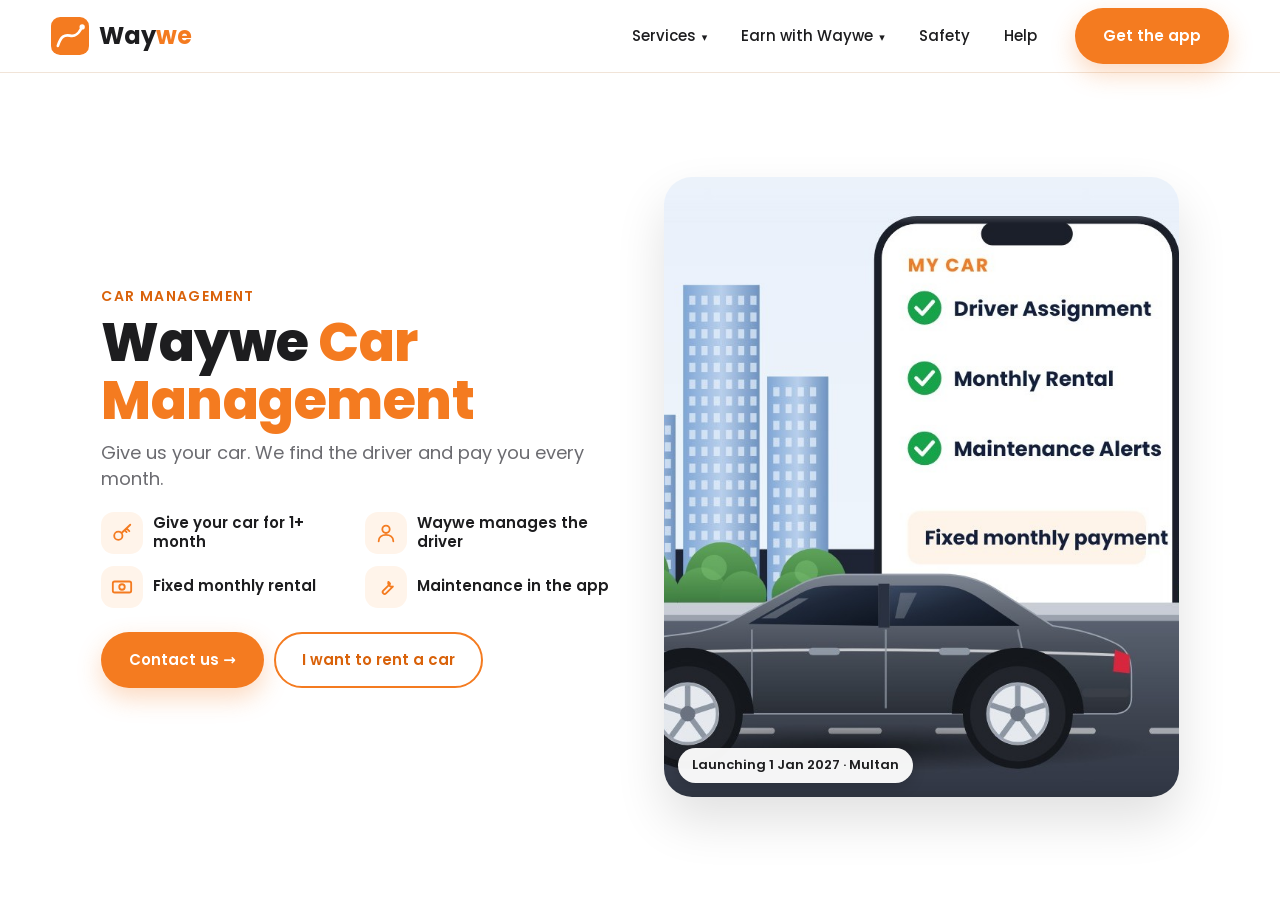
==== commit f8e7bad8: "Sharp vector service cards (no blurry photos); no payout amount shown Co-Authored-By: Claude Opus 5." ====
--- a/car-owners/index.html
+++ b/car-owners/index.html
@@ -13,7 +13,7 @@
 <link rel="icon" href="data:image/svg+xml,%3Csvg xmlns='http://www.w3.org/2000/svg' viewBox='0 0 100 100'%3E%3Crect width='100' height='100' rx='24' fill='%23F47B20'/%3E%3Cpath d='M18 76 C26 50 36 46 50 49 C62 52 70 48 80 30' stroke='%23fff' stroke-width='7' fill='none' stroke-linecap='round'/%3E%3Ccircle cx='82' cy='26' r='7' fill='%23fff'/%3E%3C/svg%3E">
 <link rel="preconnect" href="https://fonts.googleapis.com">
 <link href="https://fonts.googleapis.com/css2?family=Poppins:wght@400;500;600;700;800&display=swap" rel="stylesheet">
-<link rel="stylesheet" href="/css/site.css?v=13">
+<link rel="stylesheet" href="/css/site.css?v=14">
 </head>
 <body>
 <header class="top">
@@ -41,7 +41,7 @@
  </div>
 </header>
 <main class="svc1">
- <div class="svc1-pic"><img src="/img/photo-cars.jpg?v=13" alt="Car managed by Waywe" fetchpriority="high"><span class="svc1-badge">Launching 1 Jan 2027 · Multan</span></div>
+ <div class="svc1-pic"><img src="/img/photo-cars.jpg?v=14" alt="Car managed by Waywe" fetchpriority="high"><span class="svc1-badge">Launching 1 Jan 2027 · Multan</span></div>
  <div class="svc1-txt">
   <p class="svc1-tag">Car Management</p>
   <h1>Waywe <mark>Car Management</mark></h1>
@@ -50,6 +50,6 @@
   <div class="svc1-cta"><a href="mailto:admin@mywaywe.com?subject=Car%20owner" class="btn btn-o">Contact us →</a><a href="/rent-a-car/" class="btn btn-l">I want to rent a car</a></div>
  </div>
 </main>
-<script src="/js/site.js?v=13" defer></script>
+<script src="/js/site.js?v=14" defer></script>
 </body>
 </html>
